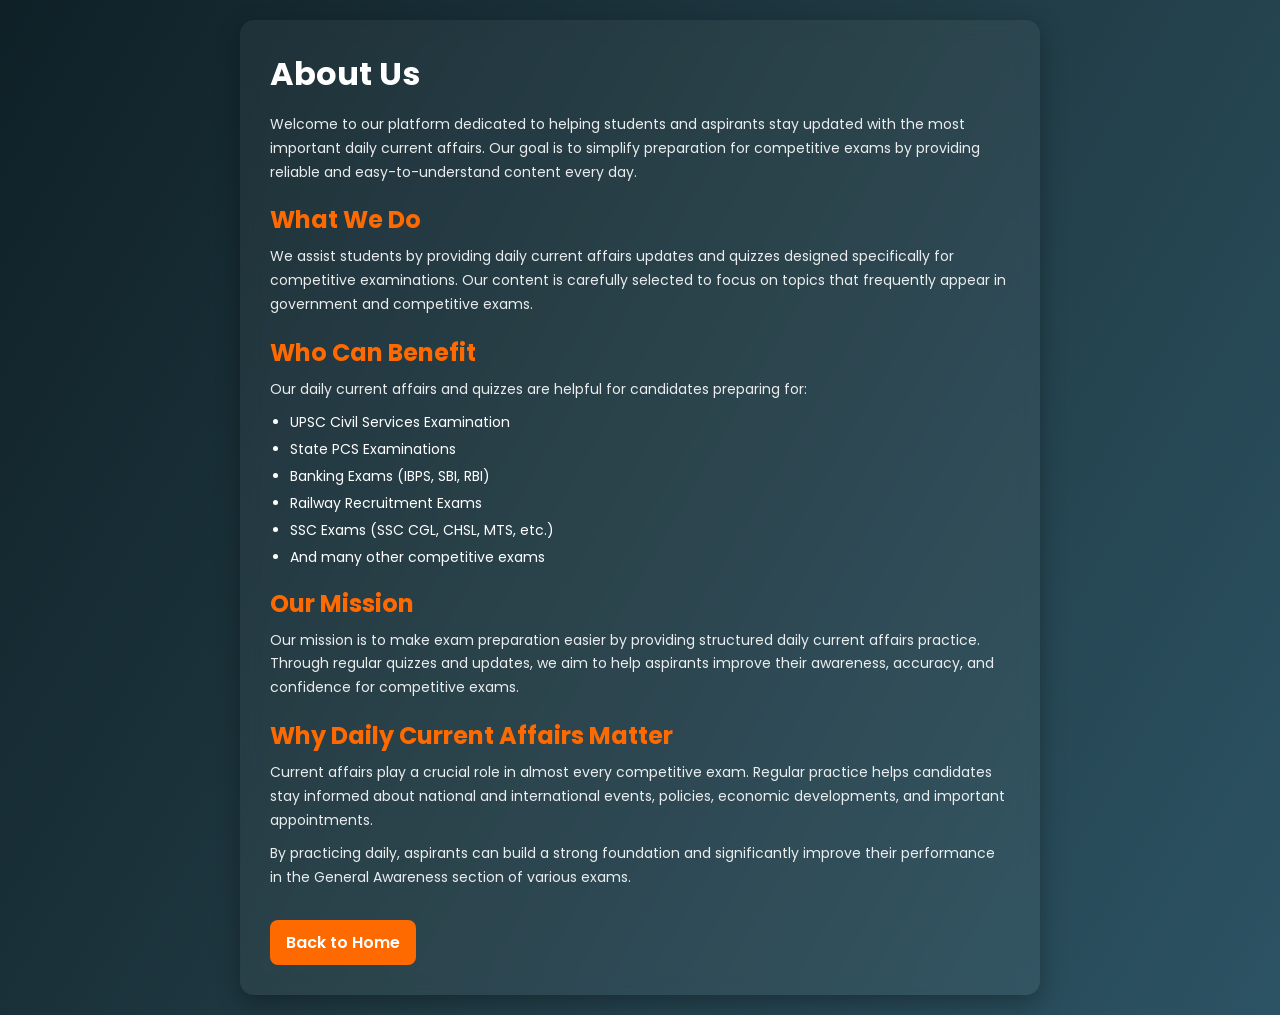
==== aboutus.html @ 948c63ef "Create aboutus.html" ====
<!DOCTYPE html>
<html lang="en">
<head>
<meta charset="UTF-8">
<meta name="viewport" content="width=device-width, initial-scale=1.0">
<title>About Treedell – UPSC Current Affairs Platform</title>
<meta name="description" content="Learn about Treedell, a platform dedicated to providing short and effective current affairs for UPSC and competitive exams.">
<link rel="canonical" href="https://www.treedell.com/aboutus">
<link rel="icon" href="/icon-192.png" type="image/png">
<link rel="apple-touch-icon" href="/icon-192.png">
<link href="https://fonts.googleapis.com/css2?family=Poppins:wght@300;400;600&display=swap" rel="stylesheet">

<style>

*{
margin:0;
padding:0;
box-sizing:border-box;
font-family:Poppins;
}

body{
background:linear-gradient(120deg,#0f2027,#203a43,#2c5364);
color:white;
min-height:100vh;
display:flex;
align-items:center;
justify-content:center;
padding:20px;
}

/* MAIN BOX */

.about-box{
background:rgba(255,255,255,0.05);
backdrop-filter:blur(10px);
padding:30px;
border-radius:14px;
max-width:800px;
width:100%;
box-shadow:0 8px 25px rgba(0,0,0,0.3);
}

/* TITLES */

h1{
margin-bottom:15px;
}

h2{
margin-top:18px;
margin-bottom:8px;
color:#ff6a00;
}

/* TEXT */

p{
font-size:14px;
line-height:1.7;
opacity:0.9;
margin-bottom:10px;
}

ul{
margin-left:20px;
margin-top:8px;
}

li{
margin:6px 0;
font-size:14px;
}

/* BUTTON */

.back{
display:inline-block;
margin-top:20px;
background:#ff6a00;
padding:10px 16px;
border-radius:8px;
color:white;
font-weight:600;
text-decoration:none;
}

.back:hover{
opacity:0.9;
}

</style>
</head>

<body>

<div class="about-box">

<h1>About Us</h1>

<p>
Welcome to our platform dedicated to helping students and aspirants stay updated with the most important daily current affairs. Our goal is to simplify preparation for competitive exams by providing reliable and easy-to-understand content every day.
</p>

<h2>What We Do</h2>

<p>
We assist students by providing daily current affairs updates and quizzes designed specifically for competitive examinations. Our content is carefully selected to focus on topics that frequently appear in government and competitive exams.
</p>

<h2>Who Can Benefit</h2>

<p>Our daily current affairs and quizzes are helpful for candidates preparing for:</p>

<ul>
<li>UPSC Civil Services Examination</li>
<li>State PCS Examinations</li>
<li>Banking Exams (IBPS, SBI, RBI)</li>
<li>Railway Recruitment Exams</li>
<li>SSC Exams (SSC CGL, CHSL, MTS, etc.)</li>
<li>And many other competitive exams</li>
</ul>

<h2>Our Mission</h2>

<p>
Our mission is to make exam preparation easier by providing structured daily current affairs practice. Through regular quizzes and updates, we aim to help aspirants improve their awareness, accuracy, and confidence for competitive exams.
</p>

<h2>Why Daily Current Affairs Matter</h2>

<p>
Current affairs play a crucial role in almost every competitive exam. Regular practice helps candidates stay informed about national and international events, policies, economic developments, and important appointments.
</p>

<p>
By practicing daily, aspirants can build a strong foundation and significantly improve their performance in the General Awareness section of various exams.
</p>

<a href="https://treedell.com/" class="back">Back to Home</a>

</div>

</body>
</html>
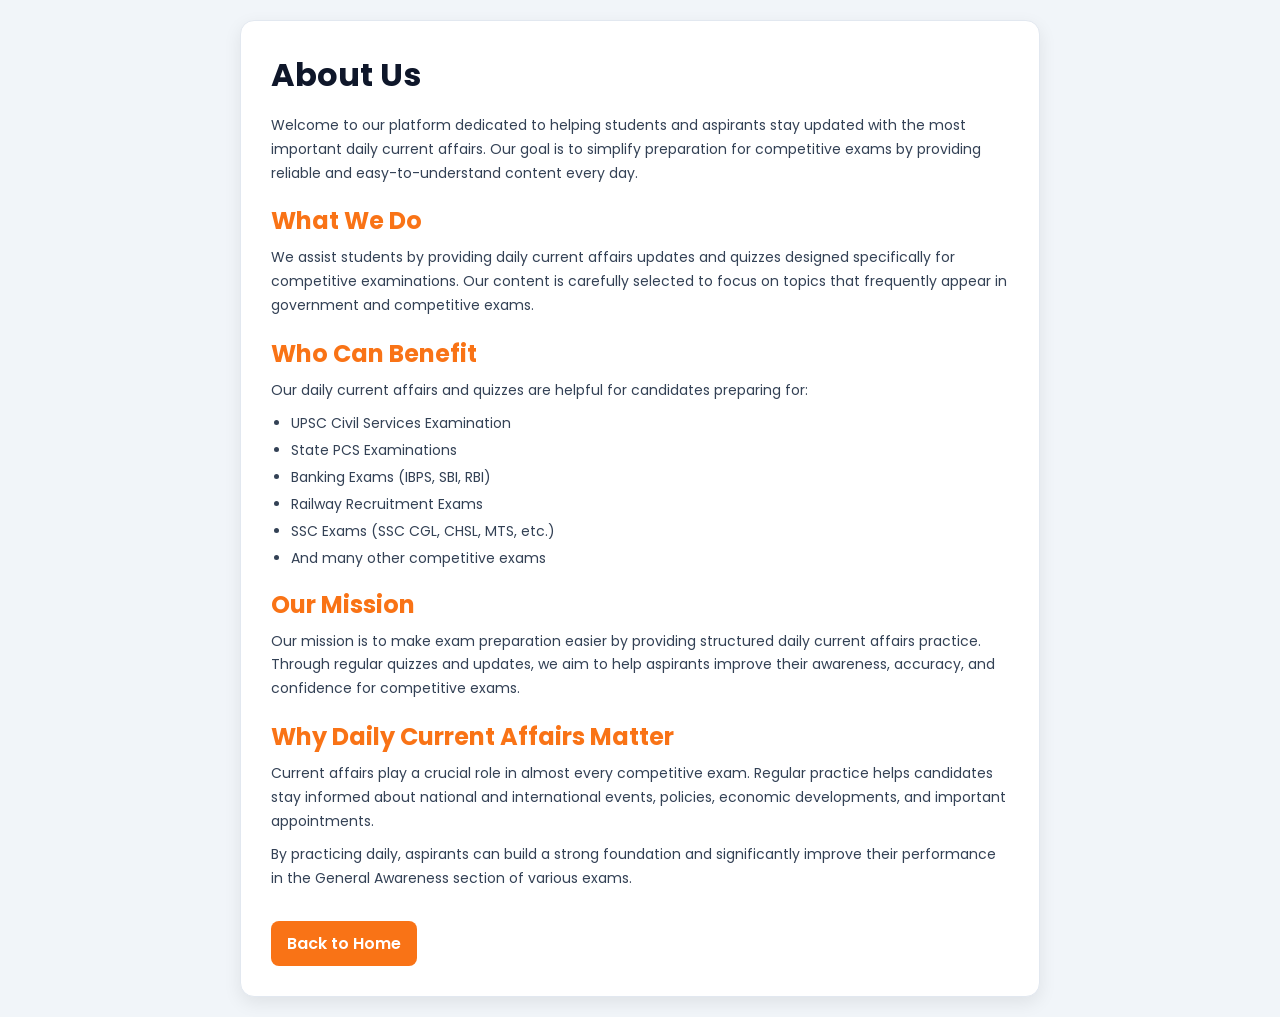
==== commit 92e2a03a: "Update aboutus.html" ====
--- a/aboutus.html
+++ b/aboutus.html
@@ -3,9 +3,9 @@
 <head>
 <meta charset="UTF-8">
 <meta name="viewport" content="width=device-width, initial-scale=1.0">
-<title>About Treedell – UPSC Current Affairs Platform</title>
-<meta name="description" content="Learn about Treedell, a platform dedicated to providing short and effective current affairs for UPSC and competitive exams.">
-<link rel="canonical" href="https://www.treedell.com/aboutus">
+<title>About Shoruto – UPSC Current Affairs Platform</title>
+<meta name="description" content="Learn about Shoruto, a platform dedicated to providing short and effective current affairs for UPSC and competitive exams.">
+<link rel="canonical" href="https://www.shoruto.com/aboutus">
 <link rel="icon" href="/icon-192.png" type="image/png">
 <link rel="apple-touch-icon" href="/icon-192.png">
 <link href="https://fonts.googleapis.com/css2?family=Poppins:wght@300;400;600&display=swap" rel="stylesheet">
@@ -19,9 +19,10 @@
 font-family:Poppins;
 }
 
+/* BODY */
 body{
-background:linear-gradient(120deg,#0f2027,#203a43,#2c5364);
-color:white;
+background:#f1f5f9;
+color:#0f172a;
 min-height:100vh;
 display:flex;
 align-items:center;
@@ -32,13 +33,13 @@
 /* MAIN BOX */
 
 .about-box{
-background:rgba(255,255,255,0.05);
-backdrop-filter:blur(10px);
+background:#ffffff;
 padding:30px;
 border-radius:14px;
 max-width:800px;
 width:100%;
-box-shadow:0 8px 25px rgba(0,0,0,0.3);
+border:1px solid #e2e8f0;
+box-shadow:0 6px 18px rgba(0,0,0,0.08);
 }
 
 /* TITLES */
@@ -50,7 +51,7 @@
 h2{
 margin-top:18px;
 margin-bottom:8px;
-color:#ff6a00;
+color:#f97316;
 }
 
 /* TEXT */
@@ -58,7 +59,7 @@
 p{
 font-size:14px;
 line-height:1.7;
-opacity:0.9;
+color:#334155;
 margin-bottom:10px;
 }
 
@@ -70,6 +71,7 @@
 li{
 margin:6px 0;
 font-size:14px;
+color:#334155;
 }
 
 /* BUTTON */
@@ -77,7 +79,7 @@
 .back{
 display:inline-block;
 margin-top:20px;
-background:#ff6a00;
+background:#f97316;
 padding:10px 16px;
 border-radius:8px;
 color:white;
@@ -137,7 +139,7 @@
 By practicing daily, aspirants can build a strong foundation and significantly improve their performance in the General Awareness section of various exams.
 </p>
 
-<a href="https://treedell.com/" class="back">Back to Home</a>
+<a href="/" class="back">Back to Home</a>
 
 </div>
 
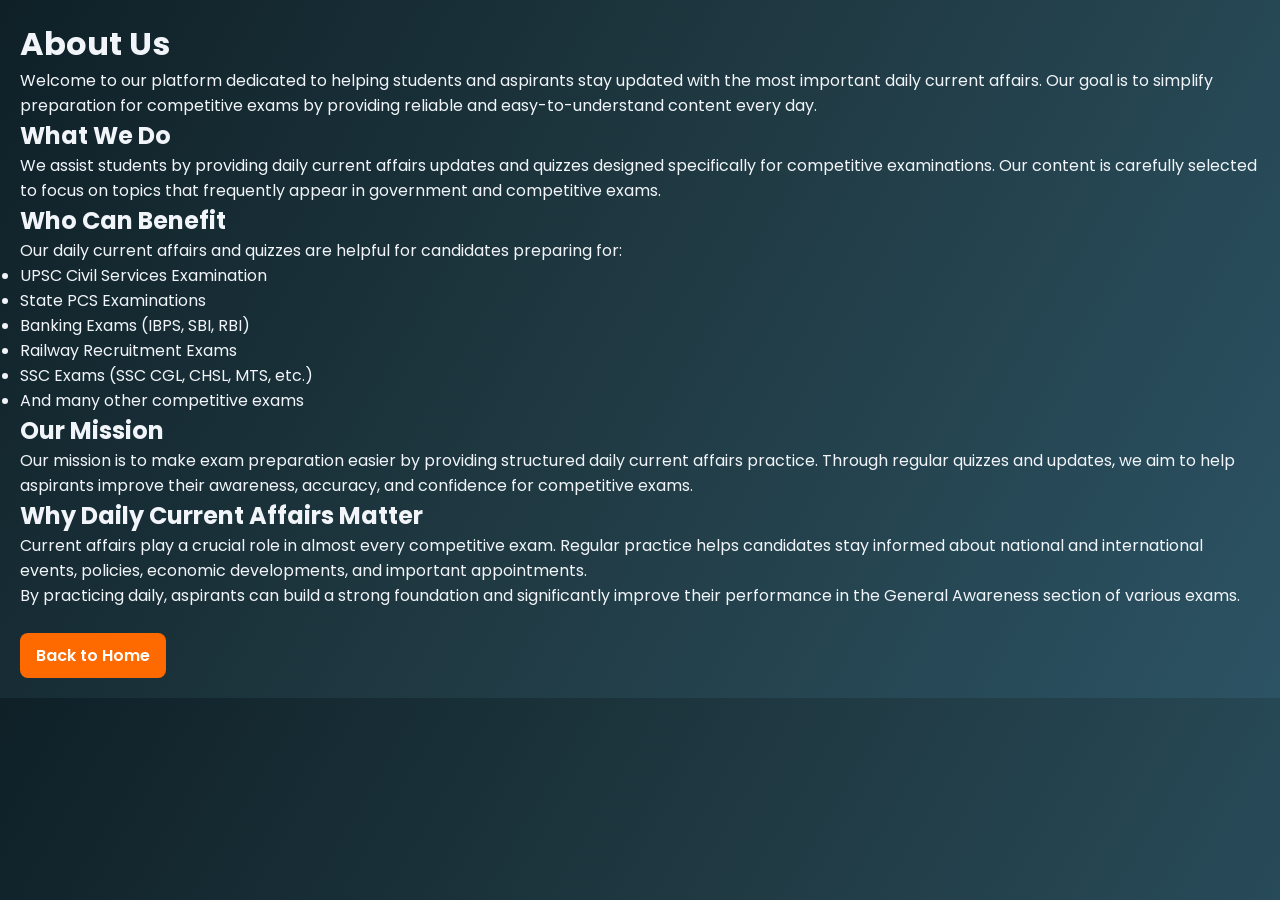
==== commit c54380d9: "Update aboutus.html" ====
--- a/aboutus.html
+++ b/aboutus.html
@@ -12,83 +12,134 @@
 
 <style>
 
-*{
-margin:0;
-padding:0;
-box-sizing:border-box;
-font-family:Poppins;
-}
-
-/* BODY */
-body{
-background:#f1f5f9;
-color:#0f172a;
-min-height:100vh;
-display:flex;
-align-items:center;
-justify-content:center;
-padding:20px;
-}
-
-/* MAIN BOX */
-
-.about-box{
-background:#ffffff;
-padding:30px;
-border-radius:14px;
-max-width:800px;
-width:100%;
-border:1px solid #e2e8f0;
-box-shadow:0 6px 18px rgba(0,0,0,0.08);
-}
-
-/* TITLES */
-
-h1{
-margin-bottom:15px;
-}
-
-h2{
-margin-top:18px;
-margin-bottom:8px;
-color:#f97316;
-}
-
-/* TEXT */
-
-p{
-font-size:14px;
-line-height:1.7;
-color:#334155;
-margin-bottom:10px;
-}
-
-ul{
-margin-left:20px;
-margin-top:8px;
-}
-
-li{
-margin:6px 0;
-font-size:14px;
-color:#334155;
-}
-
-/* BUTTON */
-
-.back{
-display:inline-block;
-margin-top:20px;
-background:#f97316;
-padding:10px 16px;
-border-radius:8px;
-color:white;
-font-weight:600;
-text-decoration:none;
-}
-
-.back:hover{
-opacity:0.9;
+*{  
+margin:0;  
+padding:0;  
+box-sizing:border-box;  
+font-family:Poppins;  
+}  
+  
+body{  
+background:linear-gradient(120deg,#0f2027,#203a43,#2c5364);  
+color:#f1f5f9;  
+padding:20px;  
+}  
+  
+/* TITLE */  
+  
+.title{  
+font-size:30px;  
+text-align:center;  
+margin-bottom:30px;  
+font-weight:600;  
+position:relative;  
+}  
+  
+.title::after{  
+content:"";  
+width:80px;  
+height:3px;  
+background:#ff6a00;  
+display:block;  
+margin:8px auto 0;  
+border-radius:2px;  
+}  
+  
+/* CONTAINER */  
+  
+.container{  
+max-width:700px;  
+margin:auto;  
+}  
+  
+/* CARD */  
+  
+.card{  
+background:rgba(255,255,255,0.05);  
+backdrop-filter:blur(12px);  
+border-radius:12px;  
+margin-bottom:18px;  
+overflow:hidden;  
+transition:.3s;  
+box-shadow:0 6px 18px rgba(0,0,0,0.3);  
+}  
+  
+.card:hover{  
+transform:scale(1.02);  
+}  
+  
+/* SUBJECT HEADER */  
+  
+.subject{  
+padding:15px;  
+display:flex;  
+justify-content:space-between;  
+align-items:center;  
+cursor:pointer;  
+font-size:16px;  
+}  
+  
+.subject-left{  
+display:flex;  
+align-items:center;  
+gap:10px;  
+}  
+  
+.icon{  
+font-size:20px;  
+}  
+  
+/* ARROW */  
+  
+.arrow{  
+transition:.3s;  
+}  
+  
+.rotate{  
+transform:rotate(180deg);  
+}  
+  
+/* DROPDOWN */  
+  
+.dropdown{  
+max-height:0;  
+overflow:hidden;  
+transition:max-height .4s ease;  
+background:rgba(0,0,0,0.2);  
+}  
+  
+.dropdown a{  
+display:block;  
+padding:12px 18px;  
+text-decoration:none;  
+color:#f1f5f9;  
+font-size:14px;  
+border-left:3px solid transparent;  
+transition:.2s;  
+}  
+  
+.dropdown a:hover{  
+background:rgba(255,255,255,0.05);  
+border-left:3px solid #ff6a00;  
+}  
+  
+/* ACTIVE CARD */  
+  
+.card.active{  
+border:1px solid rgba(255,255,255,0.1);  
+}  
+.back{  
+display:inline-block;  
+margin-top:25px;  
+background:#ff6a00;  
+padding:10px 16px;  
+border-radius:8px;  
+color:white;  
+font-weight:600;  
+text-decoration:none;  
+}  
+.back:hover{  
+opacity:0.9;  
 }
 
 </style>
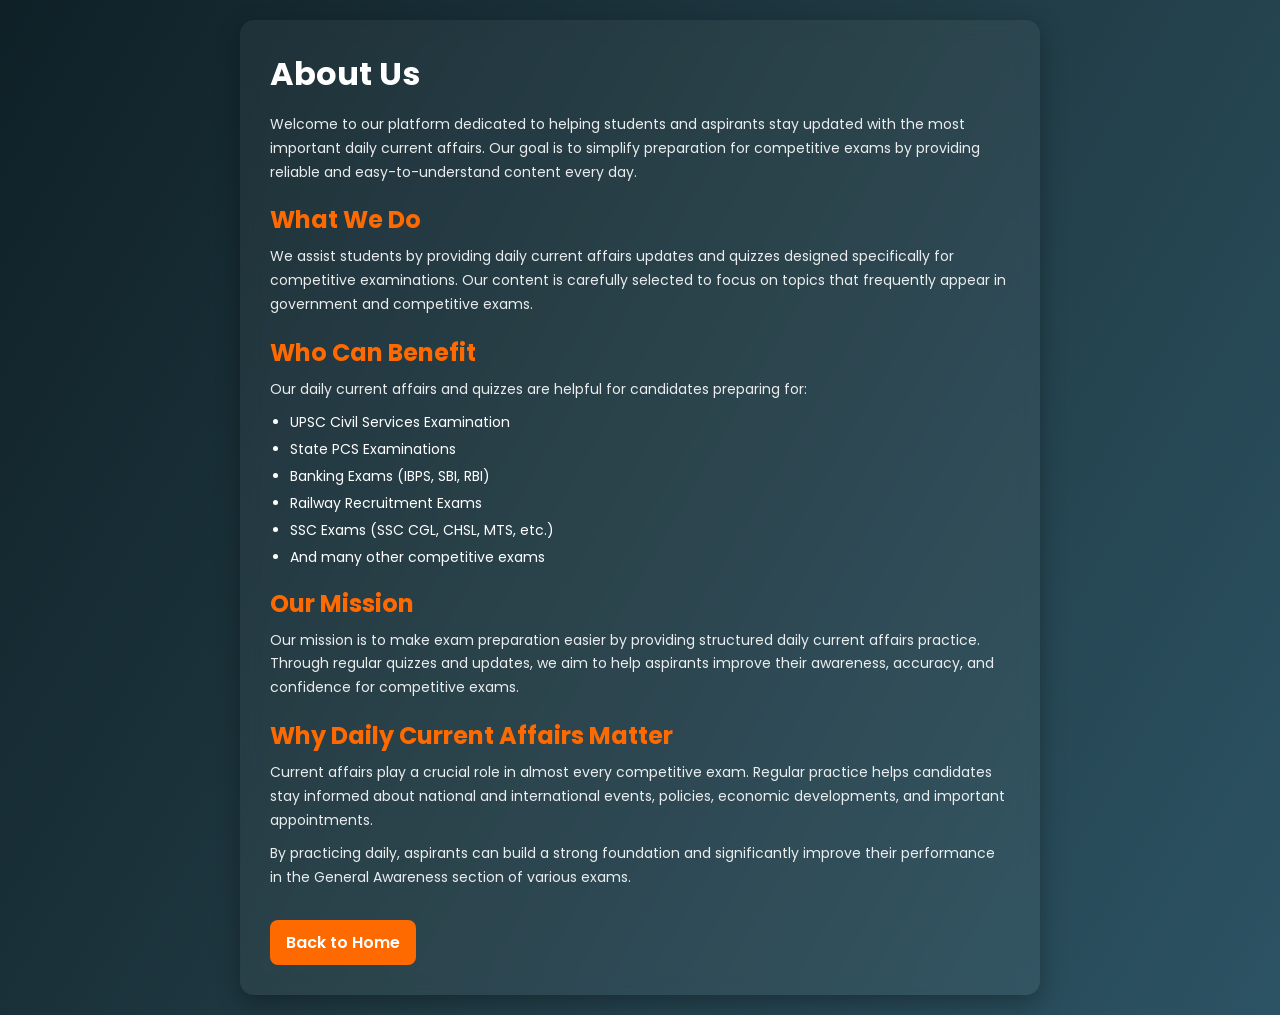
==== commit 6b08ffeb: "Update aboutus.html" ====
--- a/aboutus.html
+++ b/aboutus.html
@@ -10,8 +10,8 @@
 <link rel="apple-touch-icon" href="/icon-192.png">
 <link href="https://fonts.googleapis.com/css2?family=Poppins:wght@300;400;600&display=swap" rel="stylesheet">
 
-<style>
-
+<style>  
+  
 *{  
 margin:0;  
 padding:0;  
@@ -21,116 +21,62 @@
   
 body{  
 background:linear-gradient(120deg,#0f2027,#203a43,#2c5364);  
-color:#f1f5f9;  
+color:white;  
+min-height:100vh;  
+display:flex;  
+align-items:center;  
+justify-content:center;  
 padding:20px;  
 }  
   
-/* TITLE */  
+/* MAIN BOX */  
   
-.title{  
-font-size:30px;  
-text-align:center;  
-margin-bottom:30px;  
-font-weight:600;  
-position:relative;  
+.about-box{  
+background:rgba(255,255,255,0.05);  
+backdrop-filter:blur(10px);  
+padding:30px;  
+border-radius:14px;  
+max-width:800px;  
+width:100%;  
+box-shadow:0 8px 25px rgba(0,0,0,0.3);  
 }  
   
-.title::after{  
-content:"";  
-width:80px;  
-height:3px;  
-background:#ff6a00;  
-display:block;  
-margin:8px auto 0;  
-border-radius:2px;  
+/* TITLES */  
+  
+h1{  
+margin-bottom:15px;  
 }  
   
-/* CONTAINER */  
-  
-.container{  
-max-width:700px;  
-margin:auto;  
+h2{  
+margin-top:18px;  
+margin-bottom:8px;  
+color:#ff6a00;  
 }  
   
-/* CARD */  
+/* TEXT */  
   
-.card{  
-background:rgba(255,255,255,0.05);  
-backdrop-filter:blur(12px);  
-border-radius:12px;  
-margin-bottom:18px;  
-overflow:hidden;  
-transition:.3s;  
-box-shadow:0 6px 18px rgba(0,0,0,0.3);  
+p{  
+font-size:14px;  
+line-height:1.7;  
+opacity:0.9;  
+margin-bottom:10px;  
 }  
   
-.card:hover{  
-transform:scale(1.02);  
+ul{  
+margin-left:20px;  
+margin-top:8px;  
 }  
   
-/* SUBJECT HEADER */  
-  
-.subject{  
-padding:15px;  
-display:flex;  
-justify-content:space-between;  
-align-items:center;  
-cursor:pointer;  
-font-size:16px;  
+li{  
+margin:6px 0;  
+font-size:14px;  
 }  
   
-.subject-left{  
-display:flex;  
-align-items:center;  
-gap:10px;  
-}  
+/* BUTTON */  
   
-.icon{  
-font-size:20px;  
-}  
-  
-/* ARROW */  
-  
-.arrow{  
-transition:.3s;  
-}  
-  
-.rotate{  
-transform:rotate(180deg);  
-}  
-  
-/* DROPDOWN */  
-  
-.dropdown{  
-max-height:0;  
-overflow:hidden;  
-transition:max-height .4s ease;  
-background:rgba(0,0,0,0.2);  
-}  
-  
-.dropdown a{  
-display:block;  
-padding:12px 18px;  
-text-decoration:none;  
-color:#f1f5f9;  
-font-size:14px;  
-border-left:3px solid transparent;  
-transition:.2s;  
-}  
-  
-.dropdown a:hover{  
-background:rgba(255,255,255,0.05);  
-border-left:3px solid #ff6a00;  
-}  
-  
-/* ACTIVE CARD */  
-  
-.card.active{  
-border:1px solid rgba(255,255,255,0.1);  
-}  
 .back{  
 display:inline-block;  
-margin-top:25px;  
+margin-top:20px;  
 background:#ff6a00;  
 padding:10px 16px;  
 border-radius:8px;  
@@ -138,10 +84,10 @@
 font-weight:600;  
 text-decoration:none;  
 }  
+  
 .back:hover{  
 opacity:0.9;  
 }
-
 </style>
 </head>
 
